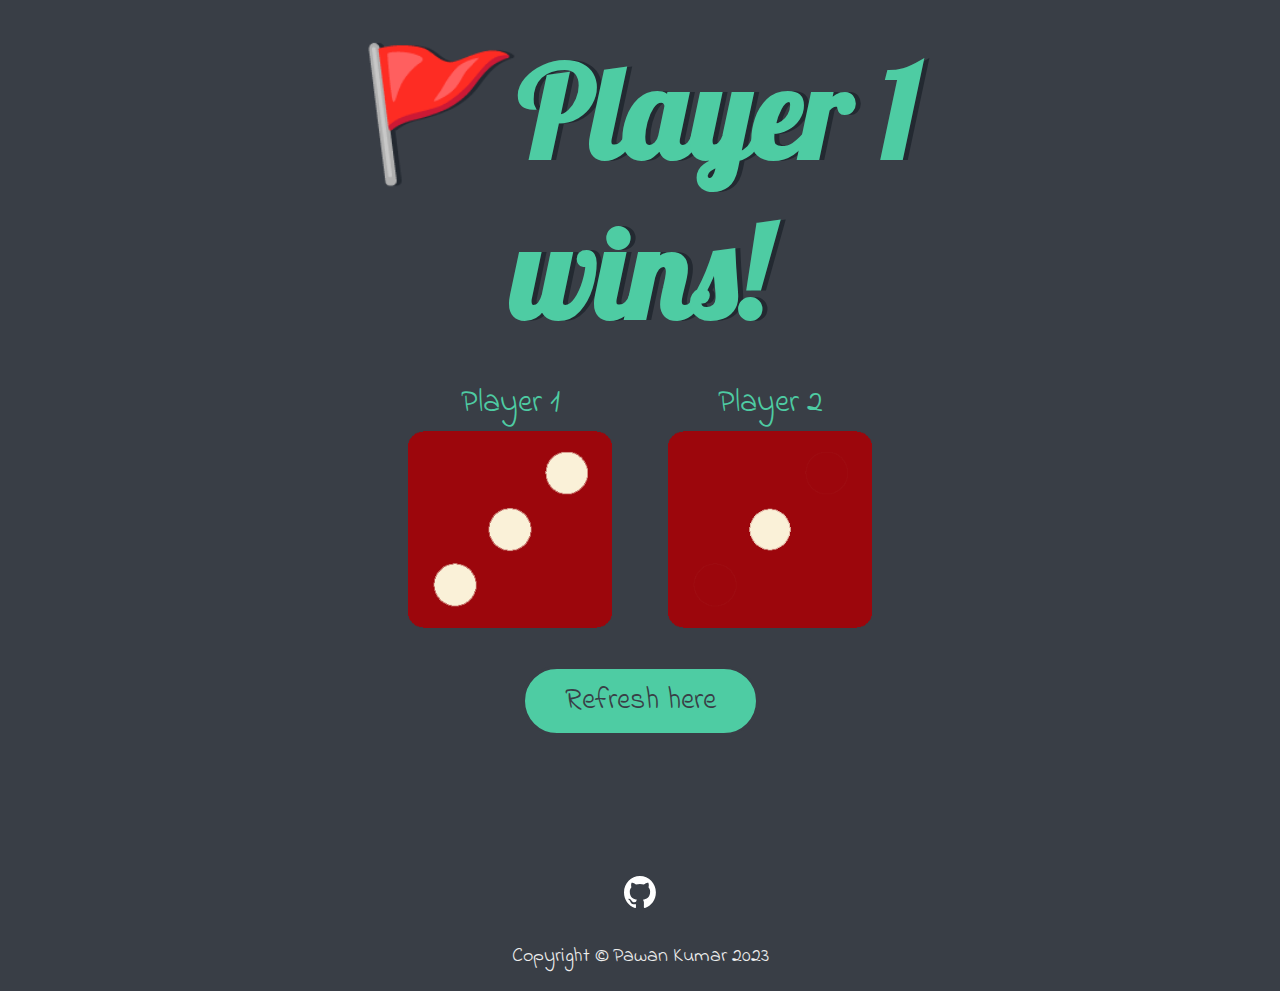
==== index.html @ 2d47d238 "Rename dice.html to index.html" ====
<!DOCTYPE html>
<html lang="en" dir="ltr">

<head>
  <meta charset="utf-8">
  <title>Dice Game</title>
  <link rel="stylesheet" href="styles.css">
  <link href="https://fonts.googleapis.com/css?family=Indie+Flower|Lobster" rel="stylesheet">

</head>

<body>

  <div class="container">
    <h1>Refresh Me</h1>

    <div class="dice">
      <p>Player 1</p>
      <img class="img1" src="/images/dice6.png">
    </div>

    <div class="dice">
      <p>Player 2</p>
      <img class="img2" src="/images/dice6.png">
    </div>

    <button class="btn" onclick="refresh();">Refresh here</button>
  </div>


  <div class="repo-link">
    <a href="https://github.com/singhpawank/dice-game" target="_blank">
      <img src="/images/github-mark-white.svg" alt="Github Repository">
    </a>
  </div>

  <footer>

    Copyright © Pawan Kumar 2023
  </footer>

  <script src="index.js" type="text/javascript"></script>

</body>


</html>
---- styles.css ----
* {
  margin: 0;
  padding: 0;
  box-sizing: border-box;
}

.container {
  width: 70%;
  margin: auto;
  text-align: center;
}

.dice {
  text-align: center;
  display: inline-block;

}

body {
  background-color: #393E46;
}

h1 {
  margin: 30px;
  font-family: 'Lobster', cursive;
  text-shadow: 5px 0 #232931;
  font-size: 8rem;
  color: #4ECCA3;
}

p {
  font-size: 2rem;
  color: #4ECCA3;
  font-family: 'Indie Flower', cursive;
}

img {
  width: 80%;
}

.btn {
  font-size: 30px;
  font-weight: 400;
  font-family: 'Indie Flower', cursive;
  display: block;
  margin: auto;
  margin-top: 30px;
  border: 3px solid #393E46;
  border-radius: 40px;
  padding: 10px 40px;
  background-color: #4ECCA3;
  color: #393e46;
  cursor: pointer;
}

.btn:hover {
  background: none;
  color: #4ECCA3;
  border: 3px solid #4ECCA3;
}

.btn:active {
  border: 3px solid #9C060C;
  border-color: #9C060C;
  background-color: #9C060C;
}

.repo-link {
  text-align: center;
  margin-top: 140px;
}

.repo-link img {
  width: 32px;
  height: 32px;
  cursor: pointer;
}

footer {
  width: 100%;
  color: #EEEEEE;
  text-align: center;
  font-family: 'Indie Flower', cursive;
  font-size: 20px;
  margin-top: 30px;
  margin-bottom: 20px;
}
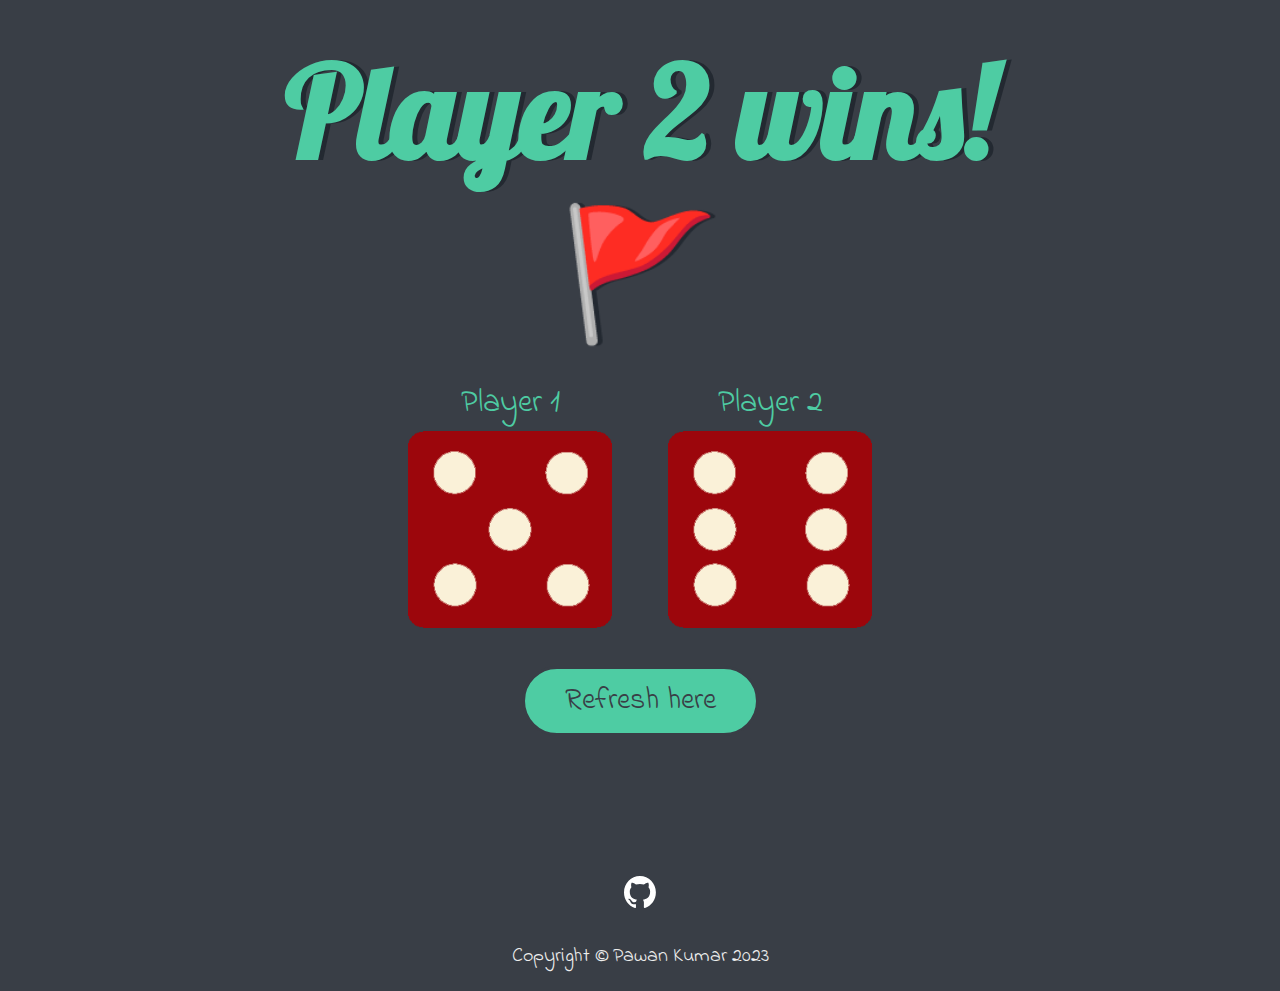
==== commit 7e10d0bd: "correct images path" ====
--- a/index.html
+++ b/index.html
@@ -16,12 +16,12 @@
 
     <div class="dice">
       <p>Player 1</p>
-      <img class="img1" src="/images/dice6.png">
+      <img class="img1" src="images/dice6.png">
     </div>
 
     <div class="dice">
       <p>Player 2</p>
-      <img class="img2" src="/images/dice6.png">
+      <img class="img2" src="images/dice6.png">
     </div>
 
     <button class="btn" onclick="refresh();">Refresh here</button>
@@ -30,7 +30,7 @@
 
   <div class="repo-link">
     <a href="https://github.com/singhpawank/dice-game" target="_blank">
-      <img src="/images/github-mark-white.svg" alt="Github Repository">
+      <img src="images/github-mark-white.svg" alt="Github Repository">
     </a>
   </div>
 
